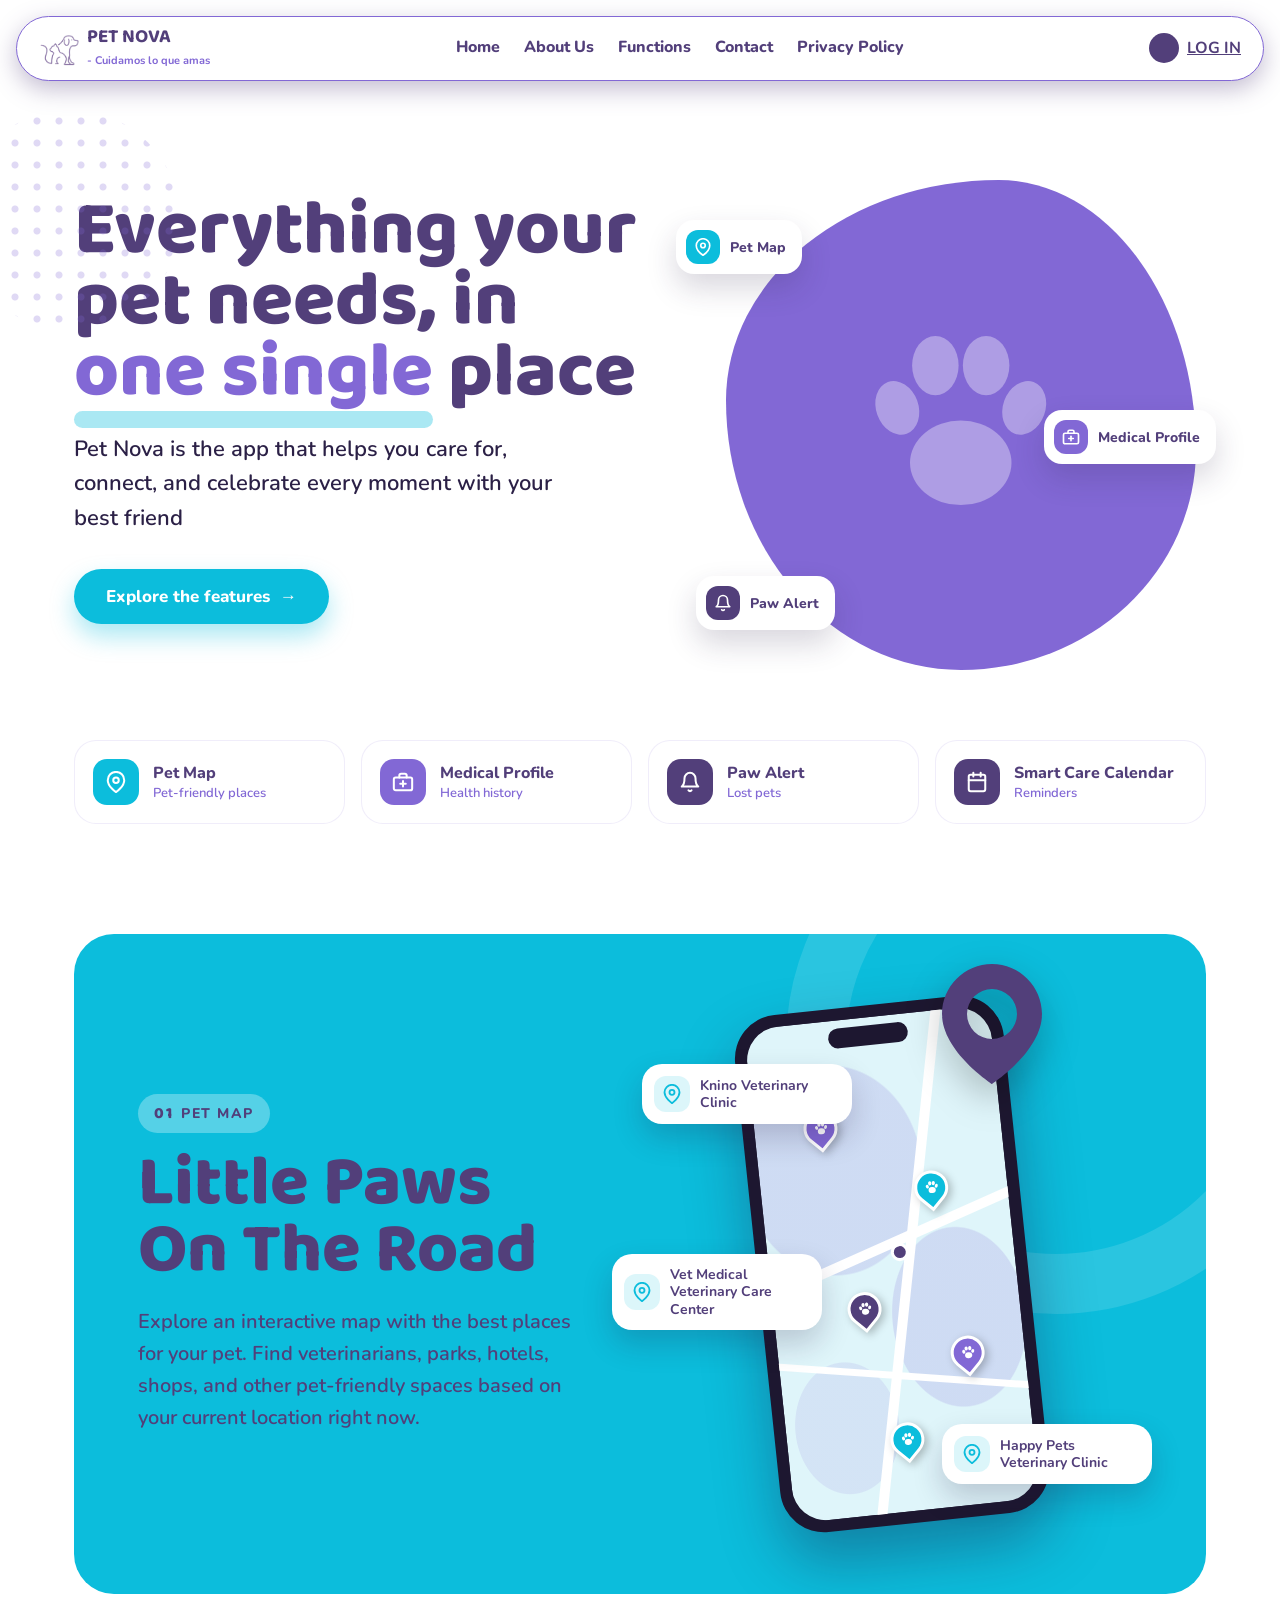
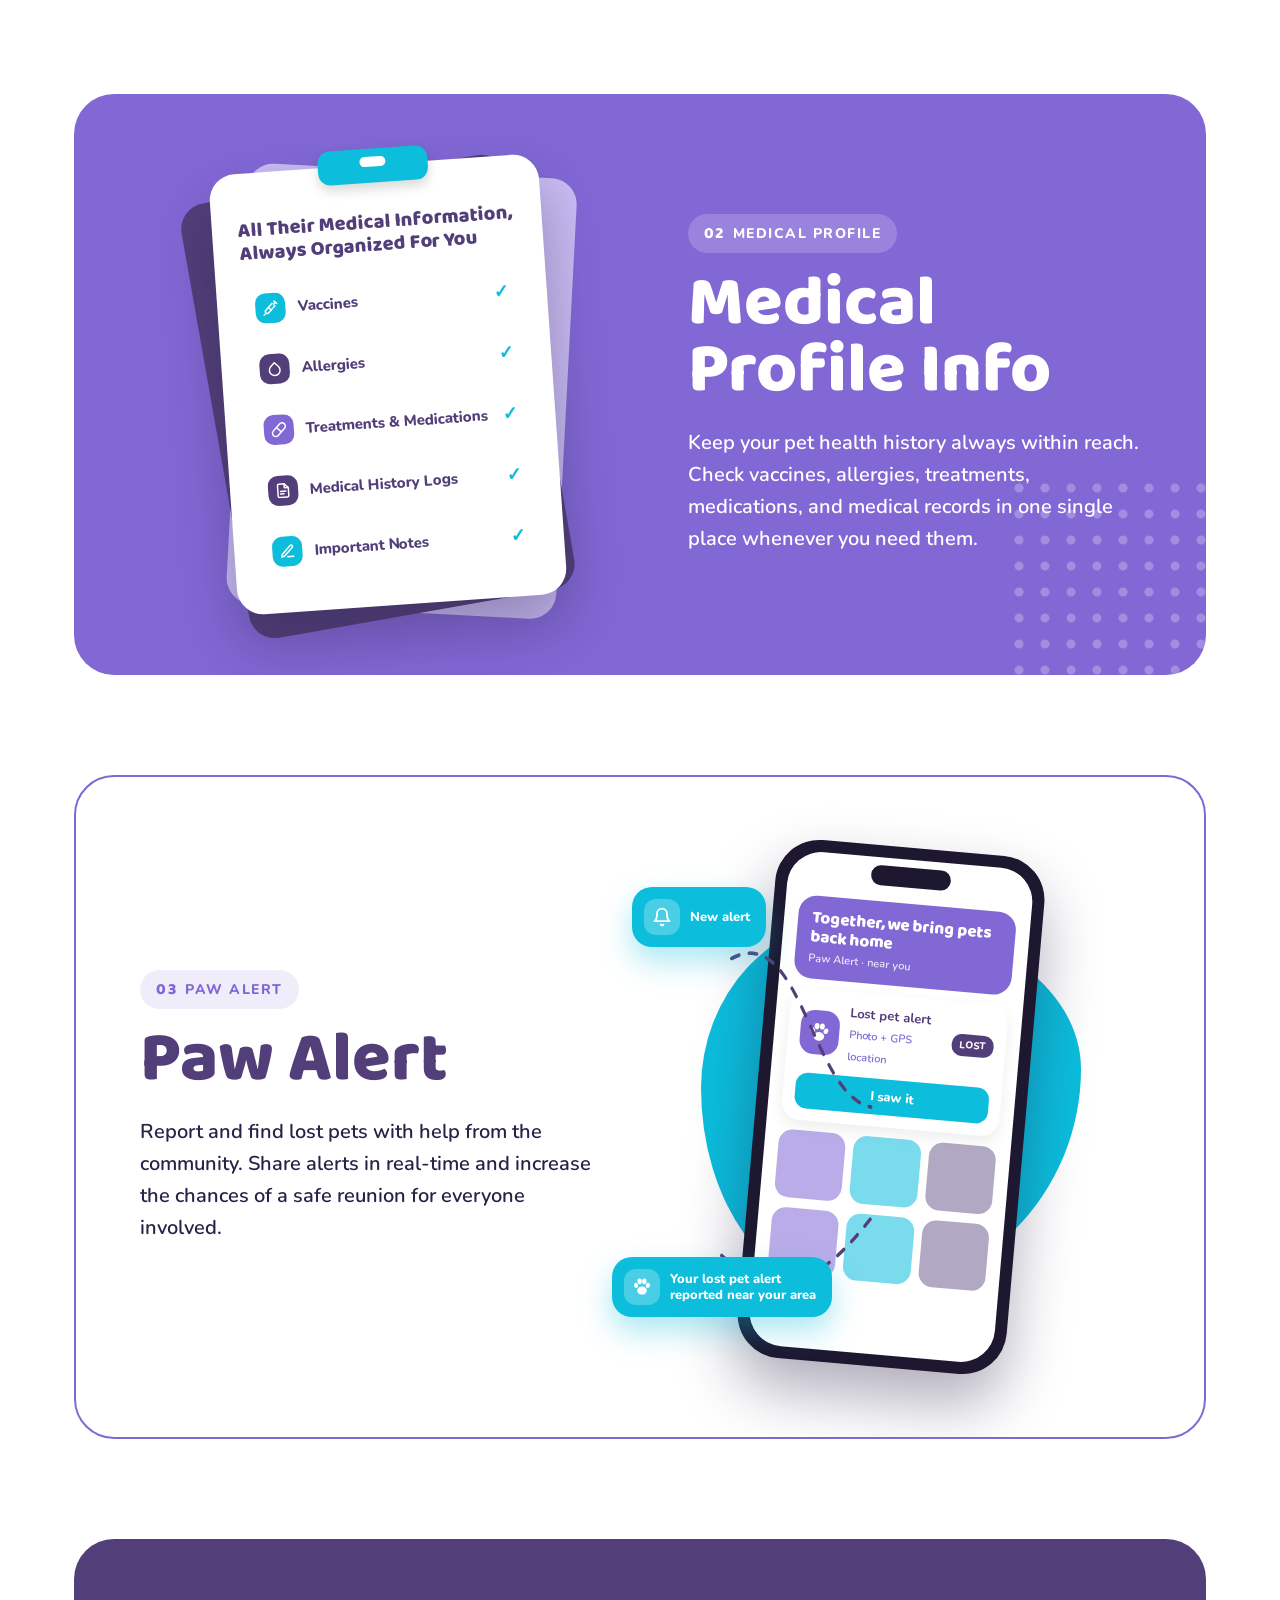
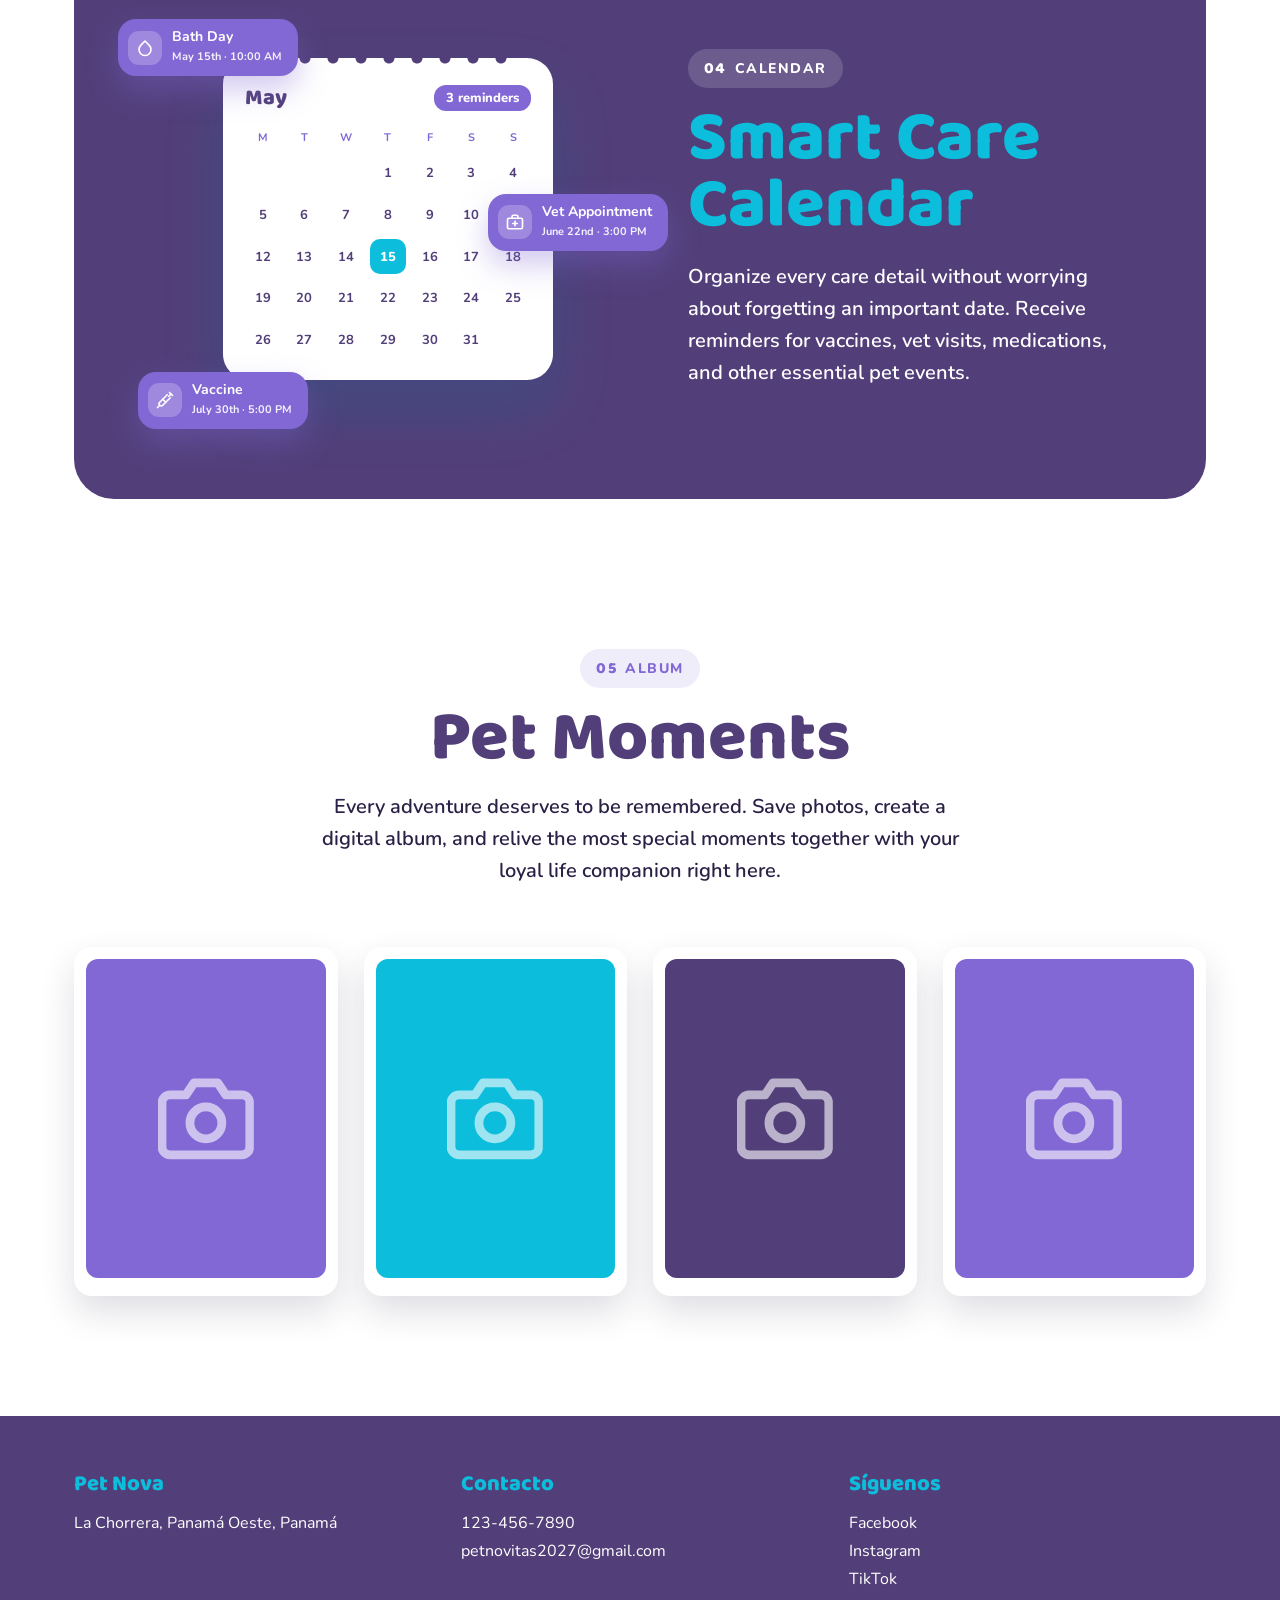
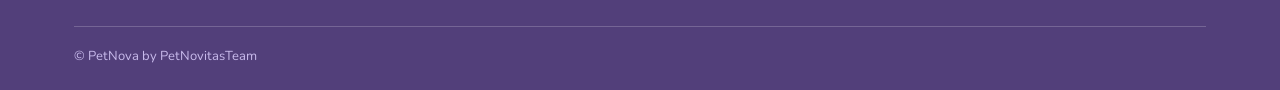
==== home-nuevo.html @ e9c05eec "12-11" ====
<!DOCTYPE html>
<html lang="en">

<head>
    <meta charset="UTF-8">
    <meta name="viewport" content="width=device-width, initial-scale=1.0">
    <title>Pet Nova – Cuidamos lo que amas</title>
    <link
        href="https://fonts.googleapis.com/css2?family=Baloo+2:wght@600;700;800&family=Nunito:wght@500;600;700;800&display=swap"
        rel="stylesheet">

    <style>
        /* ===================================================== */
        /* ===== BASE ===== */
        /* ===================================================== */
        :root {
            --morado: #523f7a;
            --lila: #8268d5;
            --celeste: #0cbddc;
            /* Tonos suaves hechos con los mismos colores de Pet Nova */
            --lila-suave: rgba(130, 104, 213, 0.12);
            --celeste-suave: rgba(12, 189, 220, 0.14);
            --tinta: #2b2046;
            --blanco: #ffffff;
        }

        * {
            margin: 0;
            padding: 0;
            box-sizing: border-box;
        }

        html {
            scroll-behavior: smooth;
        }

        body {
            font-family: 'Nunito', Arial, sans-serif;
            color: var(--tinta);
            background: #fff;
            overflow-x: hidden;
        }

        img {
            max-width: 100%;
            display: block;
        }

        a {
            text-decoration: none;
            color: inherit;
        }

        h1,
        h2,
        h3,
        h4 {
            font-family: 'Baloo 2', Arial, sans-serif;
            font-weight: 800;
        }

        .contenedor {
            max-width: 1180px;
            margin: 0 auto;
            padding: 0 24px;
        }

        :focus-visible {
            outline: 3px solid var(--celeste);
            outline-offset: 3px;
        }

        /* Aparecer con el scroll */
        .reveal {
            opacity: 0;
            transform: translateY(30px);
            transition: opacity 0.8s ease, transform 0.8s cubic-bezier(0.2, 0.8, 0.2, 1);
        }

        .reveal.visible {
            opacity: 1;
            transform: none;
        }

        .retraso-1 {
            transition-delay: 0.12s;
        }

        .retraso-2 {
            transition-delay: 0.24s;
        }

        .retraso-3 {
            transition-delay: 0.36s;
        }

        /* Etiqueta pequeña encima de cada título ("01 · Pet Map") */
        .etiqueta-seccion {
            display: inline-flex;
            align-items: center;
            gap: 8px;
            font-weight: 800;
            font-size: 14px;
            letter-spacing: 1.5px;
            text-transform: uppercase;
            padding: 7px 16px;
            border-radius: 30px;
            margin-bottom: 18px;
            background: var(--lila-suave);
            color: var(--lila);
        }

        .etiqueta-seccion span {
            font-family: 'Baloo 2', sans-serif;
            font-size: 16px;
        }

        .titulo-seccion {
            font-size: clamp(40px, 5.5vw, 72px);
            line-height: 0.95;
            color: var(--morado);
            margin-bottom: 22px;
        }

        .texto-seccion {
            font-size: clamp(17px, 1.6vw, 20px);
            line-height: 1.6;
            font-weight: 600;
            max-width: 470px;
        }

        /* ===================================================== */
        /* ===== MENÚ ===== */
        /* ===================================================== */
        .menu {
            position: fixed;
            top: 16px;
            left: 16px;
            right: 16px;
            z-index: 1000;
            background: #fff;
            border: 1px solid var(--lila);
            border-radius: 50px;
            padding: 10px 22px;
            box-shadow: 0 8px 25px rgba(82, 63, 122, .35);
            display: flex;
            align-items: center;
            justify-content: space-between;
            gap: 14px;
        }

        .logo {
            display: flex;
            align-items: center;
            gap: 8px;
        }

        .logo img {
            width: 40px;
        }

        .logo-texto strong {
            display: block;
            font-family: 'Baloo 2';
            font-size: 19px;
            color: var(--morado);
            line-height: 1.1;
        }

        .logo-texto small {
            color: var(--lila);
            font-weight: 700;
            font-size: 11px;
        }

        .menu nav {
            display: flex;
            gap: 24px;
        }

        .menu nav a {
            font-weight: 800;
            color: var(--morado);
            padding: 4px 0;
            border-bottom: 3px solid transparent;
            transition: border-color .25s, color .25s;
        }

        .menu nav a:hover {
            color: var(--lila);
            border-color: var(--lila);
        }

        .login {
            display: flex;
            align-items: center;
            gap: 8px;
            font-weight: 700;
            text-decoration: underline;
            color: var(--morado);
        }

        .circulo-morado {
            width: 30px;
            height: 30px;
            border-radius: 50%;
            background: var(--morado);
        }

        .menu-boton {
            display: none;
            background: none;
            border: 0;
            font-size: 26px;
            color: var(--morado);
            cursor: pointer;
        }

        /* ===================================================== */
        /* ===== 1. INICIO (HERO) ===== */
        /* ===================================================== */
        .hero {
            position: relative;
            padding: 150px 0 60px;
            overflow: hidden;
        }

        /* Puntitos de fondo */
        .hero::before {
            content: "";
            position: absolute;
            top: 110px;
            left: -40px;
            width: 220px;
            height: 220px;
            background: radial-gradient(circle, rgba(130, 104, 213, 0.25) 3px, transparent 4px) 0 0 / 22px 22px;
            border-radius: 50%;
        }

        .hero-grid {
            display: grid;
            grid-template-columns: 1.1fr 1fr;
            align-items: center;
            gap: 40px;
        }

        .hero h1 {
            font-size: clamp(46px, 6vw, 80px);
            line-height: 0.92;
            color: var(--morado);
            margin-bottom: 24px;
        }

        /* La palabra resaltada con subrayado celeste */
        .resaltado {
            position: relative;
            color: var(--lila);
            white-space: nowrap;
        }

        .resaltado::after {
            content: "";
            position: absolute;
            left: 0;
            right: 0;
            bottom: 0.08em;
            height: 0.22em;
            background: var(--celeste);
            opacity: 0.35;
            border-radius: 20px;
            z-index: -1;
            transform-origin: left;
        }

        .hero p {
            font-size: clamp(18px, 1.8vw, 22px);
            line-height: 1.55;
            font-weight: 600;
            max-width: 480px;
            margin-bottom: 34px;
        }

        .hero-botones {
            display: flex;
            align-items: center;
            gap: 18px;
            flex-wrap: wrap;
        }

        .boton {
            display: inline-flex;
            align-items: center;
            gap: 10px;
            background: var(--celeste);
            color: #fff;
            font-weight: 800;
            font-size: 17px;
            padding: 16px 32px;
            border-radius: 40px;
            box-shadow: 0 12px 25px rgba(12, 189, 220, 0.35);
            transition: transform .25s, background .25s, box-shadow .25s;
        }

        .boton:hover {
            transform: translateY(-3px);
            background: var(--lila);
            box-shadow: 0 12px 25px rgba(130, 104, 213, 0.4);
        }

        .boton .flecha-boton {
            transition: transform .25s;
        }

        .boton:hover .flecha-boton {
            transform: translateX(4px);
        }

        /* Lado derecho: mancha morada + perro */
        .hero-imagen {
            position: relative;
            height: 520px;
        }

        .hero-mancha {
            position: absolute;
            inset: 30px 10px 0 40px;
            background: var(--lila);
            border-radius: 58% 42% 50% 50% / 45% 55% 45% 55%;
        }

        /* Pata blanca de respaldo (se ve si no hay foto del perro) */
        .hero-pata-fondo {
            position: absolute;
            inset: 0;
            display: grid;
            place-items: center;
            color: rgba(255, 255, 255, 0.35);
        }

        .hero-pata-fondo svg {
            width: 45%;
        }

        .hero-perro {
            position: absolute;
            bottom: 0;
            left: 50%;
            transform: translateX(-46%);
            height: 108%;
            width: auto;
            max-width: none;
            object-fit: contain;
            filter: drop-shadow(0 20px 30px rgba(43, 32, 70, 0.25));
        }

        /* Tarjetitas flotantes alrededor del perro */
        .burbuja {
            position: absolute;
            z-index: 2;
            display: flex;
            align-items: center;
            gap: 10px;
            background: #fff;
            padding: 10px 16px 10px 10px;
            border-radius: 18px;
            font-weight: 800;
            font-size: 14px;
            color: var(--morado);
            box-shadow: 0 14px 30px rgba(43, 32, 70, 0.18);
        }

        .burbuja-icono {
            width: 34px;
            height: 34px;
            border-radius: 12px;
            display: grid;
            place-items: center;
            color: #fff;
        }

        .burbuja-icono svg {
            width: 18px;
            height: 18px;
        }

        .burbuja-1 {
            top: 70px;
            left: -10px;
        }

        .burbuja-2 {
            top: 50%;
            right: -10px;
        }

        .burbuja-3 {
            bottom: 40px;
            left: 10px;
        }

        /* Tira de funciones debajo del hero */
        .atajos {
            display: grid;
            grid-template-columns: repeat(4, 1fr);
            gap: 16px;
            margin-top: 70px;
        }

        .atajo {
            display: flex;
            align-items: center;
            gap: 14px;
            background: #fff;
            border: 1px solid var(--lila-suave);
            border-radius: 22px;
            padding: 18px;
            font-weight: 800;
            color: var(--morado);
            transition: transform .3s, box-shadow .3s, border-color .3s;
        }

        .atajo:hover {
            transform: translateY(-5px);
            border-color: var(--lila);
            box-shadow: 0 14px 30px rgba(130, 104, 213, 0.18);
        }

        .atajo-icono {
            flex: none;
            width: 46px;
            height: 46px;
            border-radius: 14px;
            display: grid;
            place-items: center;
            color: #fff;
        }

        .atajo-icono svg {
            width: 22px;
            height: 22px;
        }

        .atajo small {
            display: block;
            font-weight: 600;
            font-size: 13px;
            color: var(--lila);
        }

        /* Colores de los íconos */
        .fondo-celeste {
            background: var(--celeste);
        }

        .fondo-lila {
            background: var(--lila);
        }

        .fondo-morado {
            background: var(--morado);
        }

        /* ===================================================== */
        /* ===== BLOQUES DE FUNCIONES (estructura común) ===== */
        /* ===================================================== */
        .funcion {
            padding: 50px 0;
        }

        /* La tarjeta grande redondeada de cada función */
        .funcion-caja {
            position: relative;
            border-radius: 40px;
            padding: 70px 64px;
            overflow: hidden;
            display: grid;
            grid-template-columns: 1fr 1.1fr;
            align-items: center;
            gap: 50px;
        }

        .funcion-caja.invertida {
            grid-template-columns: 1.1fr 1fr;
        }

        .funcion-caja.invertida .funcion-texto {
            order: 2;
        }

        .funcion-texto {
            position: relative;
            z-index: 2;
        }

        .funcion-visual {
            position: relative;
            z-index: 1;
            min-height: 420px;
            display: grid;
            place-items: center;
        }

        /* ===================================================== */
        /* ===== 2. PET MAP: Little Paws On The Road ===== */
        /* ===================================================== */
        .caja-mapa {
            background: var(--celeste);
        }

        .caja-mapa .etiqueta-seccion {
            background: rgba(255, 255, 255, 0.3);
            color: var(--morado);
        }

        .caja-mapa .texto-seccion {
            color: var(--morado);
        }

        /* Círculos decorativos */
        .caja-mapa::before {
            content: "";
            position: absolute;
            width: 420px;
            height: 420px;
            border-radius: 50%;
            border: 60px solid rgba(255, 255, 255, 0.12);
            right: -120px;
            top: -160px;
        }

        /* Teléfono */
        .telefono {
            position: relative;
            width: 270px;
            height: 520px;
            background: #1d1730;
            border-radius: 44px;
            padding: 12px;
            box-shadow: 0 30px 60px rgba(30, 20, 60, 0.35);
            transform: rotate(-6deg);
        }

        .telefono::before {
            content: "";
            position: absolute;
            top: 20px;
            left: 50%;
            transform: translateX(-50%);
            width: 80px;
            height: 20px;
            background: #1d1730;
            border-radius: 20px;
            z-index: 3;
        }

        .pantalla {
            position: relative;
            width: 100%;
            height: 100%;
            border-radius: 34px;
            overflow: hidden;
        }

        /* Mapa dibujado con CSS */
        .pantalla-mapa {
            background:
                radial-gradient(ellipse 60% 35% at 30% 30%, rgba(130, 104, 213, 0.18) 60%, transparent 61%),
                radial-gradient(ellipse 45% 30% at 75% 62%, rgba(130, 104, 213, 0.18) 60%, transparent 61%),
                radial-gradient(ellipse 35% 22% at 25% 82%, rgba(130, 104, 213, 0.12) 60%, transparent 61%),
                #dff5fa;
        }

        /* Calles */
        .calle {
            position: absolute;
            background: #fff;
            border-radius: 10px;
        }

        .calle-1 {
            width: 140%;
            height: 10px;
            top: 45%;
            left: -20%;
            transform: rotate(-18deg);
        }

        .calle-2 {
            width: 10px;
            height: 140%;
            top: -20%;
            left: 55%;
            transform: rotate(12deg);
        }

        .calle-3 {
            width: 120%;
            height: 7px;
            top: 72%;
            left: -10%;
            transform: rotate(10deg);
        }

        /* Pines del mapa */
        .pin {
            position: absolute;
            width: 34px;
            height: 34px;
            border-radius: 50% 50% 50% 0;
            transform: rotate(-45deg);
            border: 3px solid #fff;
            display: grid;
            place-items: center;
            box-shadow: 0 4px 8px rgba(0, 0, 0, .25);
        }

        .pin svg {
            width: 15px;
            height: 15px;
            transform: rotate(45deg);
            color: #fff;
        }

        .pin-a {
            top: 18%;
            left: 20%;
            background: var(--lila);
        }

        .pin-b {
            top: 32%;
            left: 62%;
            background: var(--celeste);
        }

        .pin-c {
            top: 55%;
            left: 30%;
            background: var(--morado);
        }

        .pin-d {
            top: 66%;
            left: 70%;
            background: var(--lila);
        }

        .pin-e {
            top: 82%;
            left: 42%;
            background: var(--celeste);
        }

        /* Punto de "tu ubicación" */
        .yo {
            position: absolute;
            top: 46%;
            left: 50%;
            width: 18px;
            height: 18px;
            background: var(--morado);
            border: 3px solid #fff;
            border-radius: 50%;
        }

        /* Pin gigante morado */
        .pin-gigante {
            position: absolute;
            top: -40px;
            right: 18%;
            z-index: 3;
            width: 120px;
            color: var(--morado);
            filter: drop-shadow(0 14px 18px rgba(0, 0, 0, 0.25));
        }

        /* Tarjetas de las clínicas */
        .lugar {
            position: absolute;
            z-index: 4;
            display: flex;
            align-items: center;
            gap: 10px;
            background: #fff;
            border-radius: 20px;
            padding: 12px 16px 12px 12px;
            max-width: 210px;
            font-weight: 700;
            font-size: 14px;
            line-height: 1.25;
            color: var(--morado);
            box-shadow: 0 14px 30px rgba(30, 20, 60, 0.2);
        }

        .lugar-icono {
            flex: none;
            width: 36px;
            height: 36px;
            border-radius: 12px;
            background: var(--celeste-suave);
            color: var(--celeste);
            display: grid;
            place-items: center;
        }

        .lugar-icono svg {
            width: 20px;
            height: 20px;
        }

        .lugar-1 {
            top: 60px;
            left: 0;
        }

        .lugar-2 {
            top: 48%;
            left: -30px;
        }

        .lugar-3 {
            bottom: 40px;
            right: -10px;
        }

        /* ===================================================== */
        /* ===== 3. MEDICAL PROFILE INFO ===== */
        /* ===================================================== */
        .caja-medica {
            background: var(--lila);
            color: #fff;
        }

        .caja-medica .etiqueta-seccion {
            background: rgba(255, 255, 255, 0.18);
            color: #fff;
        }

        .caja-medica .titulo-seccion {
            color: #fff;
        }

        /* Puntitos decorativos */
        .caja-medica::after {
            content: "";
            position: absolute;
            bottom: -40px;
            right: -40px;
            width: 240px;
            height: 240px;
            background: radial-gradient(circle, rgba(255, 255, 255, 0.25) 4px, transparent 5px) 0 0 / 26px 26px;
        }

        /* Portapapeles */
        .portapapeles {
            position: relative;
            width: 330px;
            background: #fff;
            border-radius: 26px;
            padding: 46px 26px 26px;
            color: var(--tinta);
            box-shadow: 0 30px 60px rgba(43, 32, 70, 0.35);
            z-index: 1;
        }

        /* Contenedor que inclina el portapapeles y lleva las hojas de atrás */
        .pila-hojas {
            position: relative;
            transform: rotate(-4deg);
        }

        .pila-hojas::before,
        .pila-hojas::after {
            content: "";
            position: absolute;
            inset: 0;
            border-radius: 26px;
        }

        .pila-hojas::before {
            background: #c9bcf3;
            transform: rotate(7deg) translate(14px, 6px);
        }

        .pila-hojas::after {
            background: var(--morado);
            transform: rotate(-6deg) translate(-12px, 10px);
        }

        /* La pinza de arriba */
        .pinza {
            position: absolute;
            top: -16px;
            left: 50%;
            transform: translateX(-50%);
            width: 110px;
            height: 34px;
            background: var(--celeste);
            border-radius: 12px;
            box-shadow: 0 6px 12px rgba(0, 0, 0, 0.15);
        }

        .pinza::after {
            content: "";
            position: absolute;
            top: 8px;
            left: 50%;
            transform: translateX(-50%);
            width: 26px;
            height: 10px;
            border-radius: 6px;
            background: #fff;
        }

        .portapapeles h4 {
            font-size: 20px;
            line-height: 1.15;
            color: var(--morado);
            margin-bottom: 18px;
        }

        .registro {
            display: flex;
            align-items: center;
            gap: 12px;
            padding: 11px 12px;
            border-radius: 14px;
            background: #fff;
            margin-bottom: 9px;
            font-weight: 800;
            font-size: 15px;
            color: var(--morado);
        }

        .registro-icono {
            flex: none;
            width: 30px;
            height: 30px;
            border-radius: 10px;
            display: grid;
            place-items: center;
            color: #fff;
        }

        .registro-icono svg {
            width: 16px;
            height: 16px;
        }

        .registro .check {
            margin-left: auto;
            color: var(--celeste);
            font-size: 18px;
        }

        /* Perrito asomándose por la esquina */
        .perro-asomado {
            position: absolute;
            bottom: -70px;
            right: 6%;
            width: 170px;
            z-index: 3;
            filter: drop-shadow(0 -6px 14px rgba(0, 0, 0, 0.15));
        }

        /* ===================================================== */
        /* ===== 4. PAW ALERT ===== */
        /* ===================================================== */
        .caja-alerta {
            background: #fff;
            border: 2px solid var(--lila);
        }

        /* Mancha celeste detrás del teléfono */
        .mancha-alerta {
            position: absolute;
            width: 380px;
            height: 380px;
            background: var(--celeste);
            border-radius: 42% 58% 60% 40% / 45% 40% 60% 55%;
        }

        .pantalla-app {
            background: #fff;
            padding: 44px 14px 14px;
            display: flex;
            flex-direction: column;
            gap: 10px;
        }

        .app-saludo {
            background: var(--lila);
            color: #fff;
            border-radius: 18px;
            padding: 14px;
            font-family: 'Baloo 2', sans-serif;
            font-weight: 800;
            font-size: 17px;
            line-height: 1.1;
        }

        .app-saludo small {
            display: block;
            font-family: 'Nunito', sans-serif;
            font-weight: 600;
            font-size: 11px;
            opacity: 0.85;
            margin-top: 6px;
        }

        .app-alerta {
            background: #fff;
            border-radius: 18px;
            padding: 12px;
            box-shadow: 0 6px 14px rgba(43, 32, 70, 0.08);
        }

        .app-alerta-top {
            display: flex;
            align-items: center;
            gap: 10px;
            margin-bottom: 10px;
        }

        .app-foto {
            width: 44px;
            height: 44px;
            border-radius: 14px;
            background: var(--lila);
            display: grid;
            place-items: center;
            color: #fff;
        }

        .app-foto svg {
            width: 22px;
            height: 22px;
        }

        .app-alerta strong {
            display: block;
            font-size: 13px;
            color: var(--morado);
        }

        .app-alerta small {
            font-size: 11px;
            color: var(--lila);
            font-weight: 600;
        }

        .app-estado {
            margin-left: auto;
            font-size: 10px;
            font-weight: 800;
            color: #fff;
            background: var(--morado);
            padding: 4px 8px;
            border-radius: 10px;
        }

        .app-boton {
            width: 100%;
            border: 0;
            font: 800 13px 'Nunito', sans-serif;
            color: #fff;
            background: var(--celeste);
            border-radius: 12px;
            padding: 9px;
        }

        .app-fila {
            display: grid;
            grid-template-columns: repeat(3, 1fr);
            gap: 8px;
        }

        .app-fila span {
            aspect-ratio: 1;
            border-radius: 14px;
        }

        .app-fila span:nth-child(1) {
            background: var(--lila);
            opacity: 0.55;
        }

        .app-fila span:nth-child(2) {
            background: var(--celeste);
            opacity: 0.55;
        }

        .app-fila span:nth-child(3) {
            background: var(--morado);
            opacity: 0.45;
        }

        /* Camino punteado y burbujas */
        .camino {
            position: absolute;
            inset: 0;
            width: 100%;
            height: 100%;
            z-index: 2;
            pointer-events: none;
        }

        .camino path {
            stroke-dasharray: 8 10;
        }

        .notificacion {
            position: absolute;
            z-index: 4;
            display: flex;
            align-items: center;
            gap: 10px;
            background: var(--celeste);
            color: #fff;
            border-radius: 20px;
            padding: 12px 16px 12px 12px;
            max-width: 220px;
            font-weight: 800;
            font-size: 13px;
            line-height: 1.25;
            box-shadow: 0 14px 30px rgba(12, 189, 220, 0.35);
        }

        .notificacion-icono {
            flex: none;
            width: 36px;
            height: 36px;
            border-radius: 12px;
            background: rgba(255, 255, 255, 0.25);
            display: grid;
            place-items: center;
        }

        .notificacion-icono svg {
            width: 20px;
            height: 20px;
        }

        /* La campanita se mueve */
        .campana svg {
            transform-origin: top center;
        }

        .notificacion-1 {
            top: 40px;
            left: -10px;
        }

        .notificacion-2 {
            bottom: 50px;
            left: -30px;
        }

        /* ===================================================== */
        /* ===== 5. SMART CARE CALENDAR ===== */
        /* ===================================================== */
        .caja-calendario {
            background: var(--morado);
            color: #fff;
        }

        .caja-calendario .etiqueta-seccion {
            background: rgba(255, 255, 255, 0.15);
            color: #fff;
        }

        .caja-calendario .titulo-seccion {
            color: var(--celeste);
        }

        .calendario {
            position: relative;
            width: 330px;
            background: #fff;
            border-radius: 26px;
            padding: 22px;
            box-shadow: 0 30px 60px rgba(12, 120, 150, 0.2);
        }

        /* Anillos de arriba */
        .calendario::before {
            content: "";
            position: absolute;
            top: -10px;
            left: 40px;
            right: 40px;
            height: 20px;
            background: radial-gradient(circle, var(--morado) 5px, transparent 6px) 0 0 / 28px 20px repeat-x;
        }

        .calendario-cabecera {
            display: flex;
            justify-content: space-between;
            align-items: center;
            margin-bottom: 14px;
        }

        .calendario-cabecera h4 {
            font-size: 22px;
            color: var(--morado);
        }

        .calendario-cabecera span {
            font-weight: 800;
            font-size: 13px;
            color: #fff;
            background: var(--lila);
            padding: 4px 12px;
            border-radius: 12px;
        }

        .dias {
            display: grid;
            grid-template-columns: repeat(7, 1fr);
            gap: 6px;
            text-align: center;
            font-weight: 700;
            font-size: 13px;
            color: var(--morado);
        }

        .dias b {
            font-size: 11px;
            color: var(--lila);
            padding-bottom: 4px;
        }

        .dias span {
            aspect-ratio: 1;
            display: grid;
            place-items: center;
            border-radius: 10px;
        }

        .dias span.marcado {
            background: var(--celeste);
            color: #fff;
            font-weight: 800;
        }

        /* Recordatorios flotantes */
        .recordatorio {
            position: absolute;
            z-index: 4;
            display: flex;
            align-items: center;
            gap: 10px;
            background: var(--lila);
            color: #fff;
            border-radius: 18px;
            padding: 10px 16px 10px 10px;
            box-shadow: 0 14px 30px rgba(130, 104, 213, 0.35);
        }

        .recordatorio-icono {
            flex: none;
            width: 34px;
            height: 34px;
            border-radius: 11px;
            background: rgba(255, 255, 255, 0.22);
            display: grid;
            place-items: center;
        }

        .recordatorio-icono svg {
            width: 18px;
            height: 18px;
        }

        .recordatorio strong {
            display: block;
            font-size: 14px;
            line-height: 1.1;
        }

        .recordatorio small {
            font-size: 11px;
            font-weight: 700;
            opacity: 0.9;
        }

        .recordatorio-1 {
            top: 10px;
            left: -20px;
        }

        .recordatorio-2 {
            top: 44%;
            right: -30px;
        }

        .recordatorio-3 {
            bottom: 0;
            left: 0;
        }

        .perro-calendario {
            position: absolute;
            bottom: -64px;
            right: 4%;
            width: 220px;
            z-index: 3;
            filter: drop-shadow(0 12px 18px rgba(0, 0, 0, 0.15));
        }

        /* ===================================================== */
        /* ===== 6. PET MOMENTS ===== */
        /* ===================================================== */
        .momentos {
            padding: 100px 0 120px;
            text-align: center;
        }

        .momentos .titulo-seccion {
            margin: 0 auto 18px;
        }

        .momentos .texto-seccion {
            margin: 0 auto 60px;
            max-width: 640px;
        }

        .album {
            display: grid;
            grid-template-columns: repeat(4, 1fr);
            gap: 26px;
        }

        .polaroid {
            background: #fff;
            padding: 12px 12px 18px;
            border-radius: 18px;
            box-shadow: 0 16px 34px rgba(43, 32, 70, 0.15);
            transform: rotate(var(--giro));
            transition: transform .4s cubic-bezier(0.2, 0.8, 0.2, 1), box-shadow .4s;
        }

        .polaroid:hover {
            transform: rotate(0) translateY(-10px) scale(1.04);
            box-shadow: 0 26px 44px rgba(43, 32, 70, 0.22);
        }

        .polaroid-foto {
            aspect-ratio: 3 / 4;
            border-radius: 12px;
            overflow: hidden;
            background: var(--color-foto);
            display: grid;
            place-items: center;
            color: rgba(255, 255, 255, 0.6);
        }

        .polaroid-foto svg {
            width: 40%;
        }

        .polaroid-foto img {
            width: 100%;
            height: 100%;
            object-fit: cover;
        }

        /* Si la foto carga, tapa la patita de respaldo */
        .polaroid-foto {
            position: relative;
        }

        .polaroid-foto img {
            position: absolute;
            inset: 0;
        }

        /* ===================================================== */
        /* ===== FOOTER ===== */
        /* ===================================================== */
        footer {
            background: var(--morado);
            color: #fff;
            padding: 50px 0 25px;
        }

        .footer-columnas {
            display: flex;
            flex-wrap: wrap;
            gap: 30px;
            margin-bottom: 30px;
        }

        .footer-columnas>div {
            flex: 1;
            min-width: 200px;
        }

        footer h4 {
            font-size: 22px;
            color: var(--celeste);
            margin-bottom: 10px;
        }

        footer ul {
            list-style: none;
        }

        footer li {
            margin-bottom: 6px;
        }

        footer a:hover {
            text-decoration: underline;
        }

        .copyright {
            border-top: 1px solid rgba(255, 255, 255, .2);
            padding-top: 20px;
            font-size: 13px;
            color: #c9bbec;
        }

        /* ===================================================== */
        /* ===== CELULAR Y TABLET ===== */
        /* ===================================================== */
        @media (max-width: 960px) {

            .hero-grid,
            .funcion-caja,
            .funcion-caja.invertida {
                grid-template-columns: 1fr;
            }

            .funcion-caja.invertida .funcion-texto {
                order: 0;
            }

            .funcion-caja {
                padding: 50px 28px 70px;
                border-radius: 30px;
            }

            .hero-imagen {
                height: 420px;
            }

            .atajos {
                grid-template-columns: repeat(2, 1fr);
            }

            .album {
                grid-template-columns: repeat(2, 1fr);
            }
        }

        @media (max-width: 860px) {
            .menu {
                border-radius: 26px;
                flex-wrap: wrap;
            }

            .menu-boton {
                display: block;
                margin-left: auto;
            }

            .login {
                display: none;
            }

            .menu nav {
                display: none;
                flex-direction: column;
                gap: 10px;
                width: 100%;
                padding: 8px 0;
            }

            .menu nav.abierto {
                display: flex;
            }
        }

        @media (max-width: 560px) {
            .atajos {
                grid-template-columns: 1fr;
            }

            .telefono {
                width: 230px;
                height: 450px;
            }

            .portapapeles,
            .calendario {
                width: 280px;
            }

            .lugar,
            .notificacion,
            .recordatorio {
                transform: scale(0.85);
            }

            .lugar-2,
            .notificacion-2 {
                left: -10px;
            }

            .recordatorio-2 {
                right: -10px;
            }

            .burbuja-2 {
                right: 0;
            }
        }

        @media (prefers-reduced-motion: reduce) {

            *,
            *::before,
            *::after {
                animation: none !important;
                transition-duration: .01ms !important;
            }

            .reveal,
            .registro {
                opacity: 1;
                transform: none;
            }
        }
    </style>
</head>

<body>

    <!-- Íconos (se usan en toda la página con <use href="#...">) -->
    <svg width="0" height="0" style="position:absolute" aria-hidden="true">
        <symbol id="i-pata" viewBox="0 0 100 100" fill="currentColor">
            <ellipse cx="50" cy="68" rx="24" ry="20" />
            <ellipse cx="20" cy="42" rx="10" ry="13" transform="rotate(-20 20 42)" />
            <ellipse cx="38" cy="22" rx="11" ry="14" />
            <ellipse cx="62" cy="22" rx="11" ry="14" />
            <ellipse cx="80" cy="42" rx="10" ry="13" transform="rotate(20 80 42)" />
        </symbol>
        <symbol id="i-pin" viewBox="0 0 24 24" fill="none" stroke="currentColor" stroke-width="2.2"
            stroke-linecap="round" stroke-linejoin="round">
            <path d="M21 10c0 7-9 13-9 13s-9-6-9-13a9 9 0 0 1 18 0z" />
            <circle cx="12" cy="10" r="3" />
        </symbol>
        <symbol id="i-maletin" viewBox="0 0 24 24" fill="none" stroke="currentColor" stroke-width="2.2"
            stroke-linecap="round" stroke-linejoin="round">
            <rect x="2" y="7" width="20" height="14" rx="2" />
            <path d="M16 7V5a2 2 0 0 0-2-2h-4a2 2 0 0 0-2 2v2" />
            <line x1="12" y1="11" x2="12" y2="17" />
            <line x1="9" y1="14" x2="15" y2="14" />
        </symbol>
        <symbol id="i-campana" viewBox="0 0 24 24" fill="none" stroke="currentColor" stroke-width="2.2"
            stroke-linecap="round" stroke-linejoin="round">
            <path d="M18 8A6 6 0 0 0 6 8c0 7-3 9-3 9h18s-3-2-3-9" />
            <path d="M13.7 21a2 2 0 0 1-3.4 0" />
        </symbol>
        <symbol id="i-calendario" viewBox="0 0 24 24" fill="none" stroke="currentColor" stroke-width="2.2"
            stroke-linecap="round" stroke-linejoin="round">
            <rect x="3" y="4" width="18" height="18" rx="2" />
            <line x1="16" y1="2" x2="16" y2="6" />
            <line x1="8" y1="2" x2="8" y2="6" />
            <line x1="3" y1="10" x2="21" y2="10" />
        </symbol>
        <symbol id="i-jeringa" viewBox="0 0 24 24" fill="none" stroke="currentColor" stroke-width="2.2"
            stroke-linecap="round" stroke-linejoin="round">
            <path d="m18 2 4 4" />
            <path d="m17 7 3-3" />
            <path d="M19 9 8.7 19.3a2.4 2.4 0 0 1-3.4 0l-.6-.6a2.4 2.4 0 0 1 0-3.4L15 5" />
            <path d="m9 11 4 4" />
            <path d="m5 19-3 3" />
        </symbol>
        <symbol id="i-alerta" viewBox="0 0 24 24" fill="none" stroke="currentColor" stroke-width="2.2"
            stroke-linecap="round" stroke-linejoin="round">
            <path d="M10.3 3.9 1.8 18a2 2 0 0 0 1.7 3h17a2 2 0 0 0 1.7-3L13.7 3.9a2 2 0 0 0-3.4 0z" />
            <line x1="12" y1="9" x2="12" y2="13" />
            <line x1="12" y1="17" x2="12.01" y2="17" />
        </symbol>
        <symbol id="i-pastilla" viewBox="0 0 24 24" fill="none" stroke="currentColor" stroke-width="2.2"
            stroke-linecap="round" stroke-linejoin="round">
            <path d="m10.5 20.5 10-10a4.95 4.95 0 1 0-7-7l-10 10a4.95 4.95 0 1 0 7 7z" />
            <path d="m8.5 8.5 7 7" />
        </symbol>
        <symbol id="i-documento" viewBox="0 0 24 24" fill="none" stroke="currentColor" stroke-width="2.2"
            stroke-linecap="round" stroke-linejoin="round">
            <path d="M14 2H6a2 2 0 0 0-2 2v16a2 2 0 0 0 2 2h12a2 2 0 0 0 2-2V8z" />
            <polyline points="14 2 14 8 20 8" />
            <line x1="8" y1="13" x2="16" y2="13" />
            <line x1="8" y1="17" x2="13" y2="17" />
        </symbol>
        <symbol id="i-nota" viewBox="0 0 24 24" fill="none" stroke="currentColor" stroke-width="2.2"
            stroke-linecap="round" stroke-linejoin="round">
            <path d="M12 20h9" />
            <path d="M16.5 3.5a2.1 2.1 0 0 1 3 3L7 19l-4 1 1-4z" />
        </symbol>
        <symbol id="i-gota" viewBox="0 0 24 24" fill="none" stroke="currentColor" stroke-width="2.2"
            stroke-linecap="round" stroke-linejoin="round">
            <path d="M12 2.7 6.3 8.4a8 8 0 1 0 11.4 0z" />
        </symbol>
        <symbol id="i-camara" viewBox="0 0 24 24" fill="none" stroke="currentColor" stroke-width="2.2"
            stroke-linecap="round" stroke-linejoin="round">
            <path d="M23 19a2 2 0 0 1-2 2H3a2 2 0 0 1-2-2V8a2 2 0 0 1 2-2h4l2-3h6l2 3h4a2 2 0 0 1 2 2z" />
            <circle cx="12" cy="13" r="4" />
        </symbol>
    </svg>

    <!-- MENÚ -->
    <header class="menu" id="menu">
        <a class="logo" href="#inicio">
            <img src="petnovalogo.png" alt="" onerror="this.style.display='none'">
            <span class="logo-texto"><strong>PET NOVA</strong><small>- Cuidamos lo que amas</small></span>
        </a>
        <button class="menu-boton" id="menuBoton" aria-label="Abrir menú" aria-expanded="false">☰</button>
        <nav id="menuNav">
            <a href="index.html">Home</a>
            <a href="index-about us.html">About Us</a>
            <a href="#funciones">Functions</a>
            <a href="mensaje.html">Contact</a>
            <a href="privacidad.html">Privacy Policy</a>
        </nav>
        <a class="login" href="#contacto"><span class="circulo-morado"></span>LOG IN</a>
    </header>

    <main>

        <!-- ===================================================== -->
        <!-- 1. INICIO -->
        <!-- Foto del perro: "perro-hero.png" (mejor PNG sin fondo) -->
        <!-- ===================================================== -->
        <section class="hero" id="inicio">
            <div class="contenedor">
                <div class="hero-grid">
                    <div>
                        <h1 class="reveal">Everything your pet needs, in <span class="resaltado">one single</span> place
                        </h1>
                        <p class="reveal retraso-1">Pet Nova is the app that helps you care for, connect, and celebrate
                            every moment with your best friend</p>
                        <div class="hero-botones reveal retraso-2">
                            <a class="boton" href="#funciones">Explore the features <span
                                    class="flecha-boton">→</span></a>
                        </div>
                    </div>

                    <div class="hero-imagen reveal retraso-1">
                        <div class="hero-mancha">
                            <div class="hero-pata-fondo"><svg viewBox="0 0 100 100">
                                    <use href="#i-pata" />
                                </svg></div>
                        </div>
                        <img class="hero-perro" src="perro-hero.png" alt="Happy black and white dog"
                            onerror="this.style.display='none'">

                        <div class="burbuja burbuja-1">
                            <span class="burbuja-icono fondo-celeste"><svg>
                                    <use href="#i-pin" />
                                </svg></span>Pet Map
                        </div>
                        <div class="burbuja burbuja-2">
                            <span class="burbuja-icono fondo-lila"><svg>
                                    <use href="#i-maletin" />
                                </svg></span>Medical Profile
                        </div>
                        <div class="burbuja burbuja-3">
                            <span class="burbuja-icono fondo-morado"><svg>
                                    <use href="#i-campana" />
                                </svg></span>Paw Alert
                        </div>
                    </div>
                </div>

                <!-- Atajos a cada función -->
                <div class="atajos" id="funciones">
                    <a class="atajo reveal" href="#mapa">
                        <span class="atajo-icono fondo-celeste"><svg>
                                <use href="#i-pin" />
                            </svg></span>
                        <span>Pet Map<small>Pet-friendly places</small></span>
                    </a>
                    <a class="atajo reveal retraso-1" href="#medico">
                        <span class="atajo-icono fondo-lila"><svg>
                                <use href="#i-maletin" />
                            </svg></span>
                        <span>Medical Profile<small>Health history</small></span>
                    </a>
                    <a class="atajo reveal retraso-2" href="#alerta">
                        <span class="atajo-icono fondo-morado"><svg>
                                <use href="#i-campana" />
                            </svg></span>
                        <span>Paw Alert<small>Lost pets</small></span>
                    </a>
                    <a class="atajo reveal retraso-3" href="#calendario">
                        <span class="atajo-icono fondo-morado"><svg>
                                <use href="#i-calendario" />
                            </svg></span>
                        <span>Smart Care Calendar<small>Reminders</small></span>
                    </a>
                </div>
            </div>
        </section>

        <!-- ===================================================== -->
        <!-- 2. PET MAP -->
        <!-- ===================================================== -->
        <section class="funcion" id="mapa">
            <div class="contenedor">
                <div class="funcion-caja caja-mapa">
                    <div class="funcion-texto">
                        <span class="etiqueta-seccion reveal"><span>01</span> Pet Map</span>
                        <h2 class="titulo-seccion reveal">Little Paws On The Road</h2>
                        <p class="texto-seccion reveal retraso-1">Explore an interactive map with the best places for
                            your pet. Find veterinarians, parks, hotels, shops, and other pet-friendly spaces based on
                            your current location right now.</p>
                    </div>

                    <div class="funcion-visual reveal">
                        <div class="telefono">
                            <div class="pantalla pantalla-mapa">
                                <span class="calle calle-1"></span>
                                <span class="calle calle-2"></span>
                                <span class="calle calle-3"></span>
                                <span class="pin pin-a"><svg viewBox="0 0 100 100">
                                        <use href="#i-pata" />
                                    </svg></span>
                                <span class="pin pin-b"><svg viewBox="0 0 100 100">
                                        <use href="#i-pata" />
                                    </svg></span>
                                <span class="pin pin-c"><svg viewBox="0 0 100 100">
                                        <use href="#i-pata" />
                                    </svg></span>
                                <span class="pin pin-d"><svg viewBox="0 0 100 100">
                                        <use href="#i-pata" />
                                    </svg></span>
                                <span class="pin pin-e"><svg viewBox="0 0 100 100">
                                        <use href="#i-pata" />
                                    </svg></span>
                                <span class="yo"></span>
                            </div>
                        </div>

                        <svg class="pin-gigante" viewBox="0 0 24 24" fill="currentColor">
                            <path
                                d="M12 0C6.5 0 2 4.5 2 10c0 7.5 10 14 10 14s10-6.5 10-14C22 4.5 17.5 0 12 0zm0 15a5 5 0 1 1 0-10 5 5 0 0 1 0 10z" />
                        </svg>

                        <div class="lugar lugar-1"><span class="lugar-icono"><svg>
                                    <use href="#i-pin" />
                                </svg></span>Knino Veterinary Clinic</div>
                        <div class="lugar lugar-2"><span class="lugar-icono"><svg>
                                    <use href="#i-pin" />
                                </svg></span>Vet Medical Veterinary Care Center</div>
                        <div class="lugar lugar-3"><span class="lugar-icono"><svg>
                                    <use href="#i-pin" />
                                </svg></span>Happy Pets Veterinary Clinic</div>
                    </div>
                </div>
            </div>
        </section>

        <!-- ===================================================== -->
        <!-- 3. MEDICAL PROFILE INFO -->
        <!-- Perrito asomado: "perro-medico.png" -->
        <!-- ===================================================== -->
        <section class="funcion" id="medico">
            <div class="contenedor">
                <div class="funcion-caja caja-medica invertida">
                    <div class="funcion-texto">
                        <span class="etiqueta-seccion reveal"><span>02</span> Medical Profile</span>
                        <h2 class="titulo-seccion reveal">Medical Profile Info</h2>
                        <p class="texto-seccion reveal retraso-1">Keep your pet health history always within reach.
                            Check vaccines, allergies, treatments, medications, and medical records in one single place
                            whenever you need them.</p>
                    </div>

                    <div class="funcion-visual reveal">
                        <div class="pila-hojas">
                            <div class="portapapeles">
                                <span class="pinza"></span>
                                <h4>All Their Medical Information, Always Organized For You</h4>
                                <div class="registro"><span class="registro-icono fondo-celeste"><svg>
                                            <use href="#i-jeringa" />
                                        </svg></span>Vaccines<span class="check">✓</span></div>
                                <div class="registro"><span class="registro-icono fondo-morado"><svg>
                                            <use href="#i-gota" />
                                        </svg></span>Allergies<span class="check">✓</span></div>
                                <div class="registro"><span class="registro-icono fondo-lila"><svg>
                                            <use href="#i-pastilla" />
                                        </svg></span>Treatments &amp; Medications<span class="check">✓</span></div>
                                <div class="registro"><span class="registro-icono fondo-morado"><svg>
                                            <use href="#i-documento" />
                                        </svg></span>Medical History Logs<span class="check">✓</span></div>
                                <div class="registro"><span class="registro-icono fondo-celeste"><svg>
                                            <use href="#i-nota" />
                                        </svg></span>Important Notes<span class="check">✓</span></div>
                            </div>
                        </div>
                    </div>

                    <img class="perro-asomado" src="perro-medico.png" alt="Dog peeking"
                        onerror="this.style.display='none'">
                </div>
            </div>
        </section>

        <!-- ===================================================== -->
        <!-- 4. PAW ALERT -->
        <!-- ===================================================== -->
        <section class="funcion" id="alerta">
            <div class="contenedor">
                <div class="funcion-caja caja-alerta">
                    <div class="funcion-texto">
                        <span class="etiqueta-seccion reveal"><span>03</span> Paw Alert</span>
                        <h2 class="titulo-seccion reveal">Paw Alert</h2>
                        <p class="texto-seccion reveal retraso-1">Report and find lost pets with help from the
                            community. Share alerts in real-time and increase the chances of a safe reunion for everyone
                            involved.</p>
                    </div>

                    <div class="funcion-visual reveal">
                        <div class="mancha-alerta"></div>

                        <svg class="camino" viewBox="0 0 500 420" fill="none" preserveAspectRatio="none">
                            <path d="M90 90 C 160 60, 170 200, 230 210 M80 330 C 150 380, 200 330, 230 300"
                                stroke="#523f7a" stroke-width="3" stroke-linecap="round" />
                        </svg>

                        <div class="telefono" style="transform: rotate(5deg);">
                            <div class="pantalla pantalla-app">
                                <div class="app-saludo">Together, we bring pets back home<small>Paw Alert · near
                                        you</small></div>
                                <div class="app-alerta">
                                    <div class="app-alerta-top">
                                        <span class="app-foto"><svg viewBox="0 0 100 100">
                                                <use href="#i-pata" />
                                            </svg></span>
                                        <span><strong>Lost pet alert</strong><small>Photo + GPS location</small></span>
                                        <span class="app-estado">LOST</span>
                                    </div>
                                    <button class="app-boton" tabindex="-1">I saw it</button>
                                </div>
                                <div class="app-fila"><span></span><span></span><span></span></div>
                                <div class="app-fila"><span></span><span></span><span></span></div>
                            </div>
                        </div>

                        <div class="notificacion notificacion-1 campana">
                            <span class="notificacion-icono"><svg>
                                    <use href="#i-campana" />
                                </svg></span>New alert
                        </div>
                        <div class="notificacion notificacion-2">
                            <span class="notificacion-icono"><svg viewBox="0 0 100 100">
                                    <use href="#i-pata" />
                                </svg></span>Your lost pet alert reported near your area
                        </div>
                    </div>
                </div>
            </div>
        </section>

        <!-- ===================================================== -->
        <!-- 5. SMART CARE CALENDAR -->
        <!-- Perrito con juguetes: "perro-calendario.png" -->
        <!-- ===================================================== -->
        <section class="funcion" id="calendario">
            <div class="contenedor">
                <div class="funcion-caja caja-calendario invertida">
                    <div class="funcion-texto">
                        <span class="etiqueta-seccion reveal"><span>04</span> Calendar</span>
                        <h2 class="titulo-seccion reveal">Smart Care Calendar</h2>
                        <p class="texto-seccion reveal retraso-1">Organize every care detail without worrying about
                            forgetting an important date. Receive reminders for vaccines, vet visits, medications, and
                            other essential pet events.</p>
                    </div>

                    <div class="funcion-visual reveal">
                        <div class="calendario">
                            <div class="calendario-cabecera">
                                <h4>May</h4>
                                <span>3 reminders</span>
                            </div>
                            <div class="dias" id="dias"></div>
                        </div>

                        <div class="recordatorio recordatorio-1">
                            <span class="recordatorio-icono"><svg>
                                    <use href="#i-gota" />
                                </svg></span>
                            <span><strong>Bath Day</strong><small>May 15th · 10:00 AM</small></span>
                        </div>
                        <div class="recordatorio recordatorio-2">
                            <span class="recordatorio-icono"><svg>
                                    <use href="#i-maletin" />
                                </svg></span>
                            <span><strong>Vet Appointment</strong><small>June 22nd · 3:00 PM</small></span>
                        </div>
                        <div class="recordatorio recordatorio-3">
                            <span class="recordatorio-icono"><svg>
                                    <use href="#i-jeringa" />
                                </svg></span>
                            <span><strong>Vaccine</strong><small>July 30th · 5:00 PM</small></span>
                        </div>
                    </div>

                    <img class="perro-calendario" src="perro-calendario.png" alt="Dog with its toys"
                        onerror="this.style.display='none'">
                </div>
            </div>
        </section>

        <!-- ===================================================== -->
        <!-- 6. PET MOMENTS -->
        <!-- Fotos: momento1.jpg ... momento4.jpg -->
        <!-- ===================================================== -->
        <section class="momentos" id="momentos">
            <div class="contenedor">
                <span class="etiqueta-seccion reveal"><span>05</span> Album</span>
                <h2 class="titulo-seccion reveal">Pet Moments</h2>
                <p class="texto-seccion reveal retraso-1">Every adventure deserves to be remembered. Save photos, create
                    a digital album, and relive the most special moments together with your loyal life companion right
                    here.</p>

                <div class="album">
                    <div class="polaroid reveal" style="--giro: -4deg;">
                        <div class="polaroid-foto" style="--color-foto: var(--lila);">
                            <svg viewBox="0 0 24 24">
                                <use href="#i-camara" />
                            </svg>
                            <img src="momento1.jpg" alt="Hamster in a red wheel" onerror="this.remove()">
                        </div>
                    </div>
                    <div class="polaroid reveal retraso-1" style="--giro: 3deg;">
                        <div class="polaroid-foto" style="--color-foto: var(--celeste);">
                            <svg viewBox="0 0 24 24">
                                <use href="#i-camara" />
                            </svg>
                            <img src="momento2.jpg" alt="Dog standing on its back legs" onerror="this.remove()">
                        </div>
                    </div>
                    <div class="polaroid reveal retraso-2" style="--giro: -2deg;">
                        <div class="polaroid-foto" style="--color-foto: var(--morado);">
                            <svg viewBox="0 0 24 24">
                                <use href="#i-camara" />
                            </svg>
                            <img src="momento3.jpg" alt="Grey cat with a red bow tie" onerror="this.remove()">
                        </div>
                    </div>
                    <div class="polaroid reveal retraso-3" style="--giro: 4deg;">
                        <div class="polaroid-foto" style="--color-foto: var(--lila);">
                            <svg viewBox="0 0 24 24">
                                <use href="#i-camara" />
                            </svg>
                            <img src="momento4.jpg" alt="Two dogs sitting together" onerror="this.remove()">
                        </div>
                    </div>
                </div>
            </div>
        </section>

    </main>

    <!-- FOOTER -->
    <footer id="contacto">
        <div class="contenedor">
            <div class="footer-columnas">
                <div>
                    <h4>Pet Nova</h4>
                    <p>La Chorrera, Panamá Oeste, Panamá</p>
                </div>
                <div>
                    <h4>Contacto</h4>
                    <ul>
                        <li>123-456-7890</li>
                        <li><a href="mailto:petnovitas2027@gmail.com">petnovitas2027@gmail.com</a></li>
                    </ul>
                </div>
                <div>
                    <h4>Síguenos</h4>
                    <ul>
                        <li><a href="http://www.facebook.com">Facebook</a></li>
                        <li><a href="http://www.instagram.com">Instagram</a></li>
                        <li><a href="http://www.tiktok.com">TikTok</a></li>
                    </ul>
                </div>
            </div>
            <p class="copyright">© PetNova by PetNovitasTeam</p>
        </div>
    </footer>

    <script>
        /* ===================================================== */
        /* ===== MENÚ DEL CELULAR ===== */
        /* ===================================================== */
        const menuBoton = document.getElementById('menuBoton');
        const menuNav = document.getElementById('menuNav');

        menuBoton.addEventListener('click', () => {
            const abierto = menuNav.classList.toggle('abierto');
            menuBoton.setAttribute('aria-expanded', abierto);
            menuBoton.textContent = abierto ? '✕' : '☰';
        });

        menuNav.querySelectorAll('a').forEach(enlace => {
            enlace.addEventListener('click', () => {
                menuNav.classList.remove('abierto');
                menuBoton.setAttribute('aria-expanded', 'false');
                menuBoton.textContent = '☰';
            });
        });

        /* ===================================================== */
        /* ===== CALENDARIO: dibuja los días de mayo ===== */
        /* ===================================================== */
        const dias = document.getElementById('dias');
        const nombresDias = ['M', 'T', 'W', 'T', 'F', 'S', 'S'];
        const diasMarcados = [15];   // días resaltados en celeste

        nombresDias.forEach(n => {
            const b = document.createElement('b');
            b.textContent = n;
            dias.appendChild(b);
        });

        for (let i = 0; i < 3; i++) {
            dias.appendChild(document.createElement('span'));   // huecos antes del día 1
        }

        for (let d = 1; d <= 31; d++) {
            const s = document.createElement('span');
            s.textContent = d;
            if (diasMarcados.includes(d)) s.className = 'marcado';
            dias.appendChild(s);
        }

        /* ===================================================== */
        /* ===== APARECER CON EL SCROLL ===== */
        /* ===================================================== */
        const observador = new IntersectionObserver(entradas => {
            entradas.forEach(entrada => {
                if (entrada.isIntersecting) {
                    entrada.target.classList.add('visible');
                    observador.unobserve(entrada.target);
                }
            });
        }, { threshold: 0.15 });

        document.querySelectorAll('.reveal').forEach(el => observador.observe(el));
    </script>

</body>

</html>
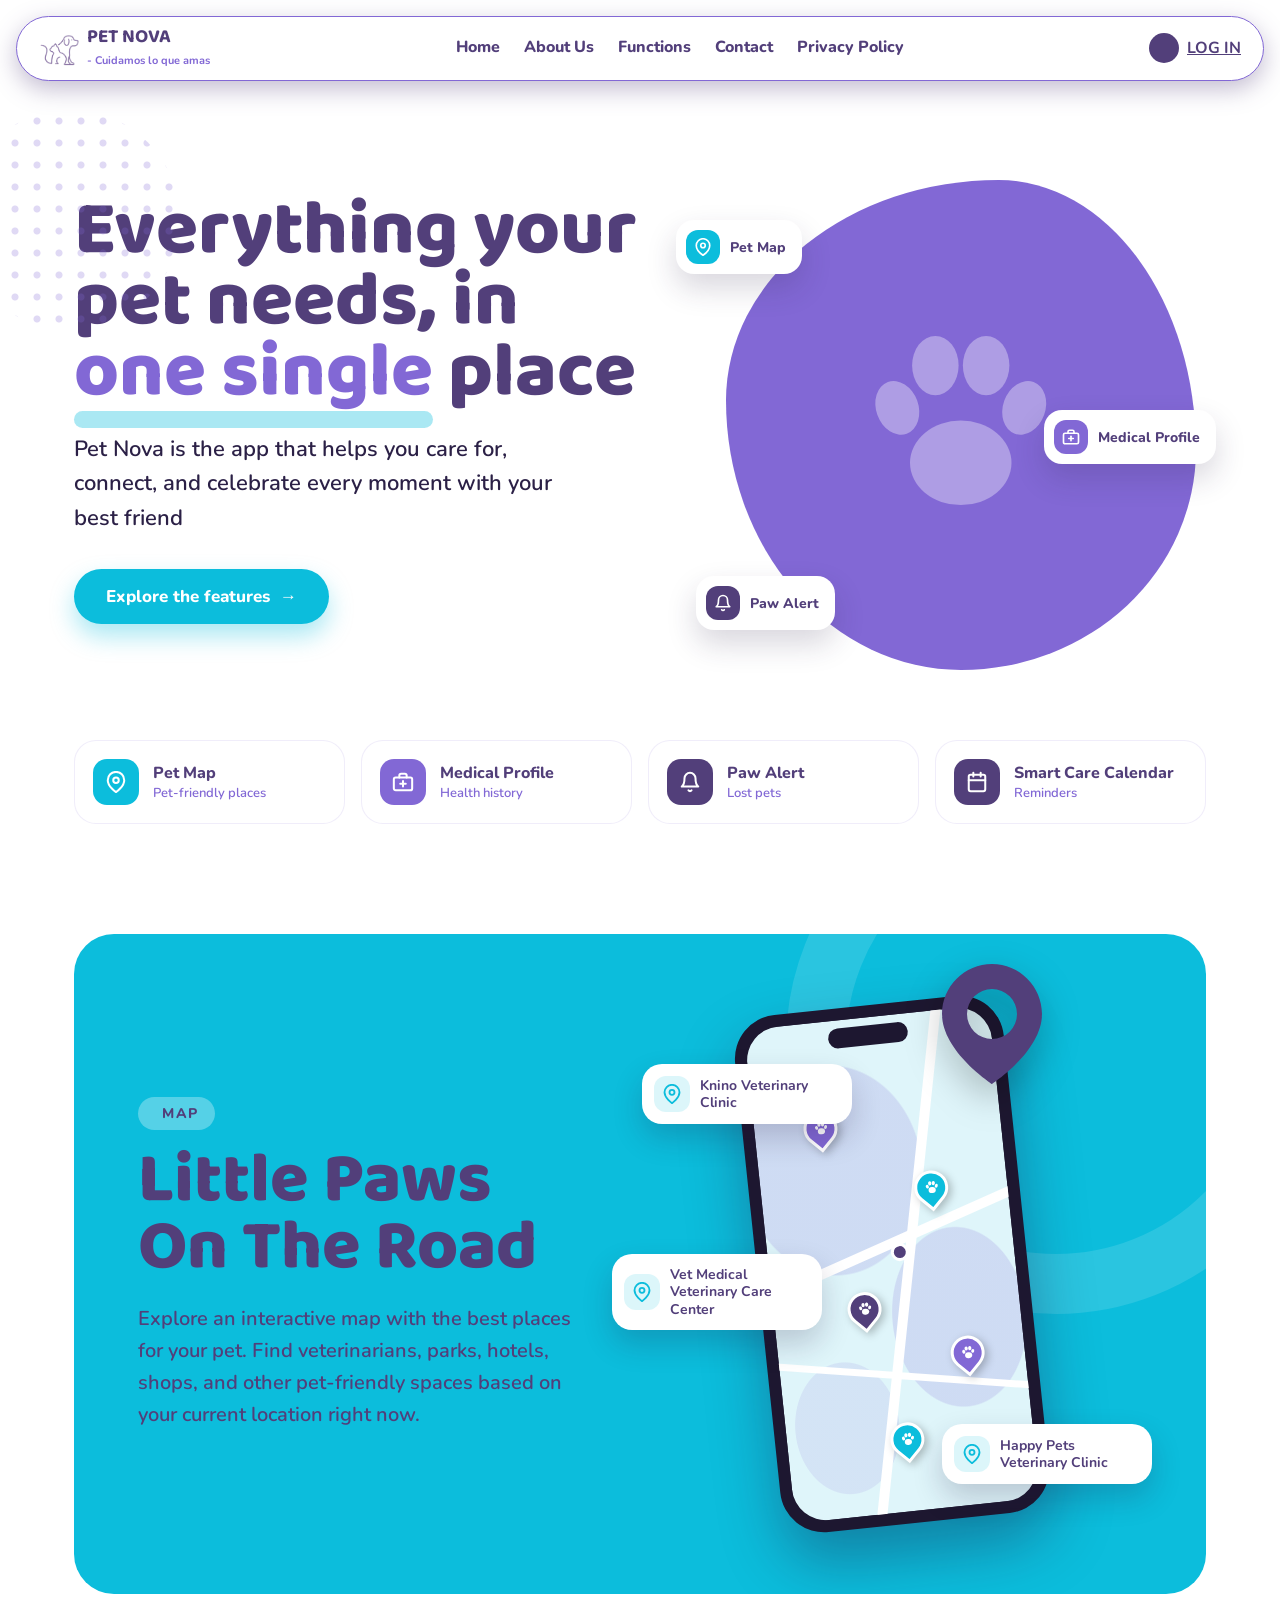
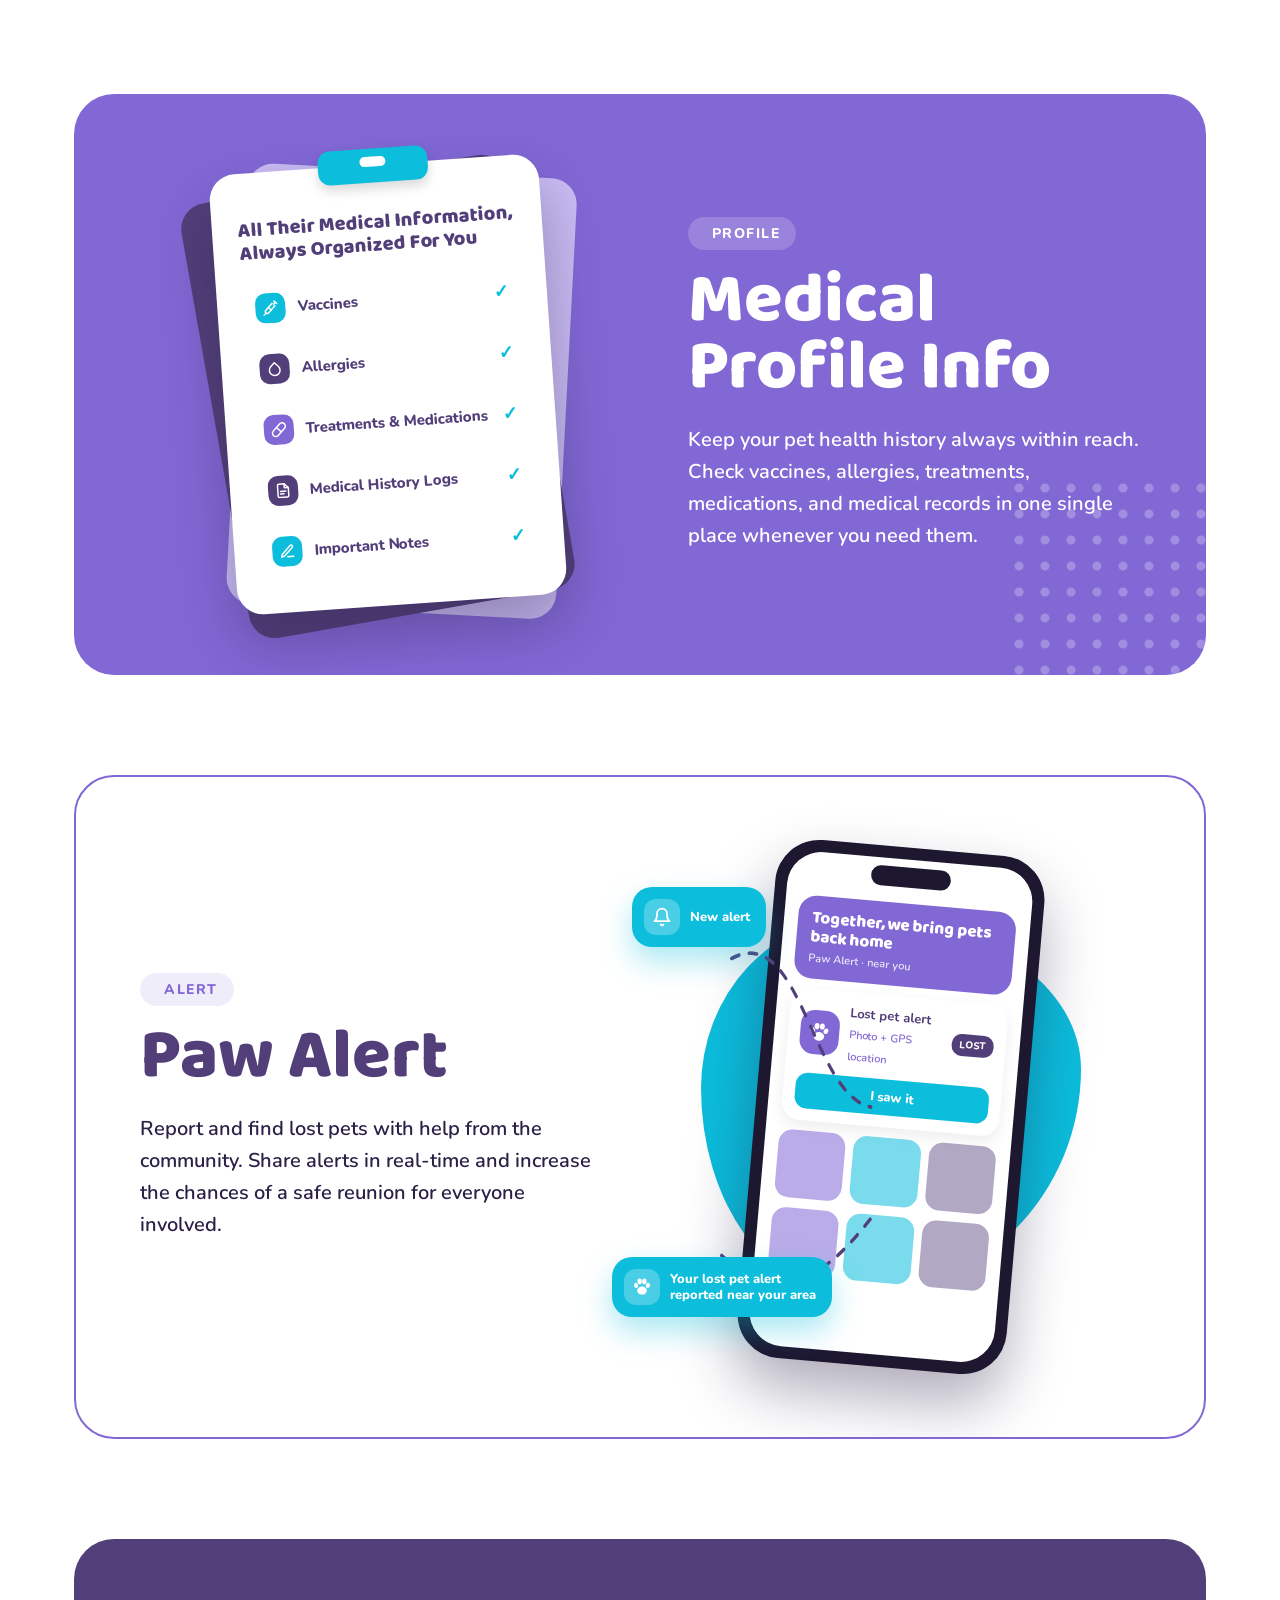
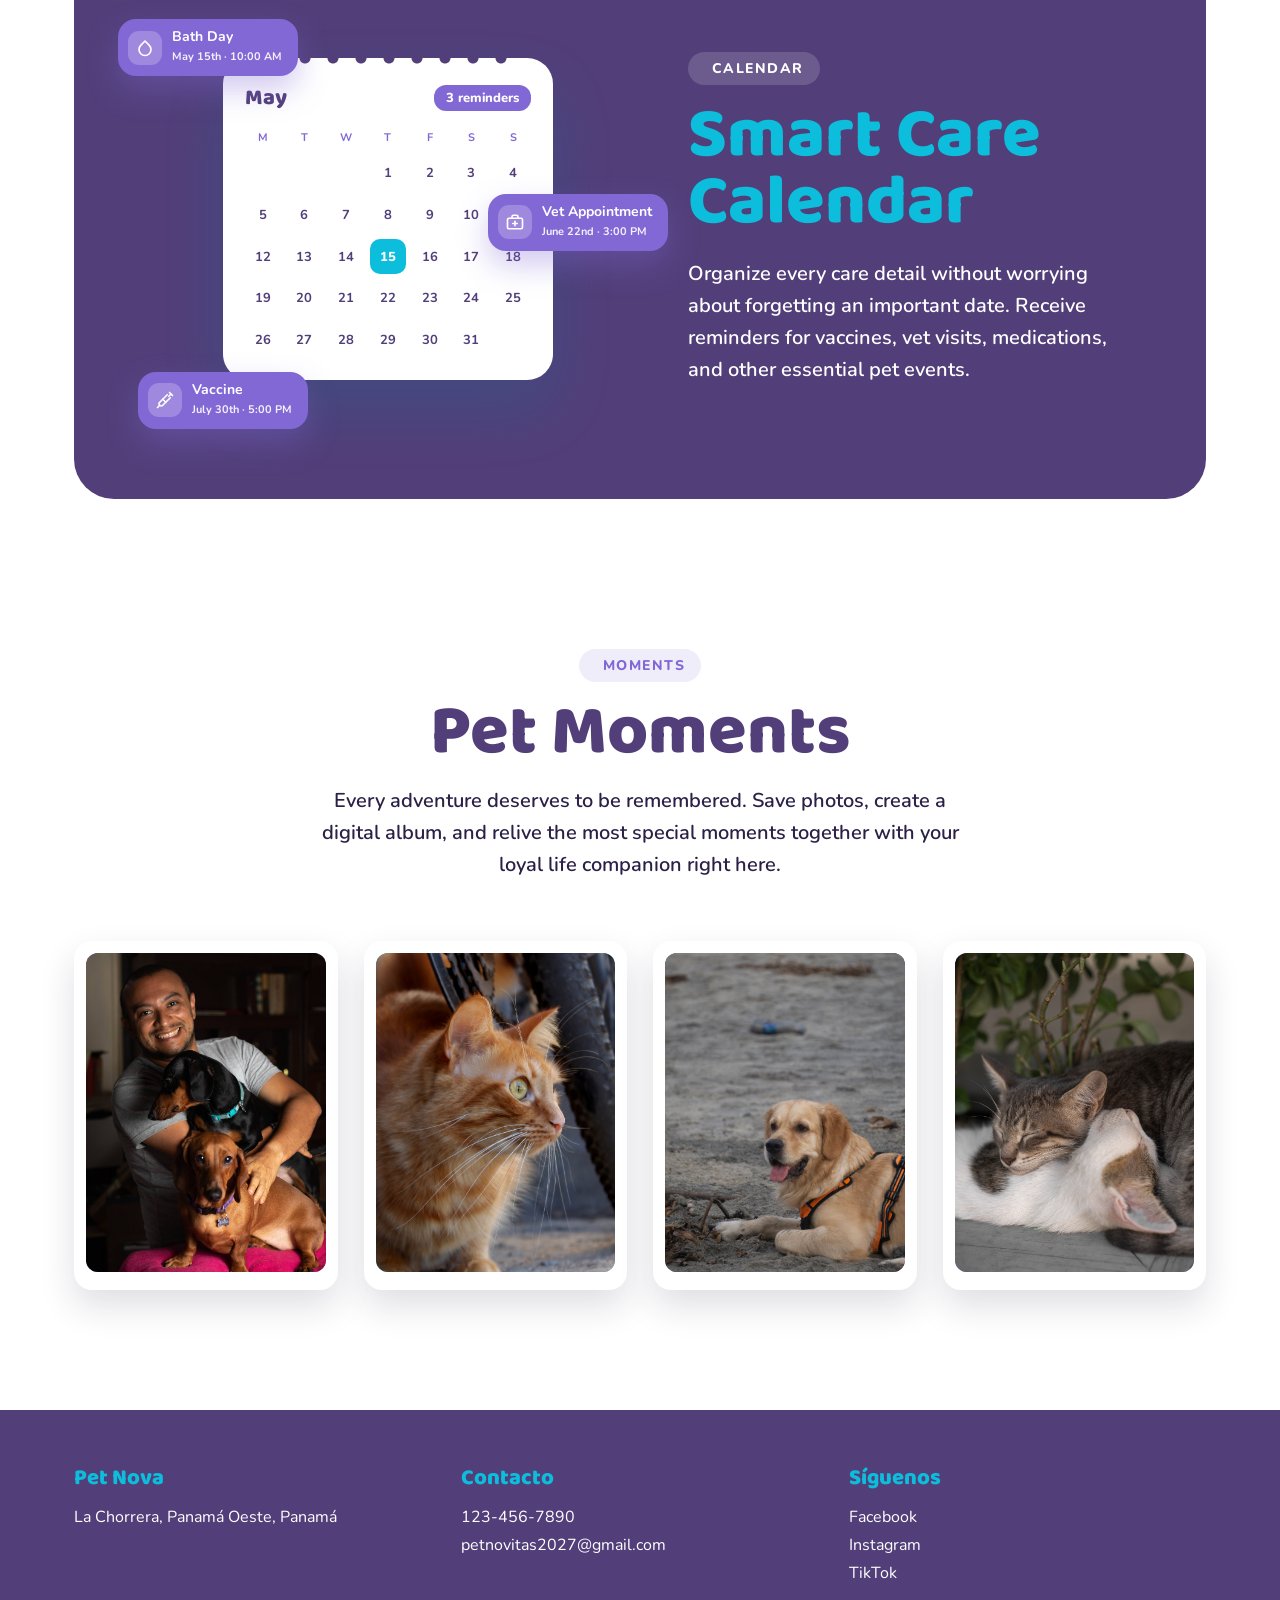
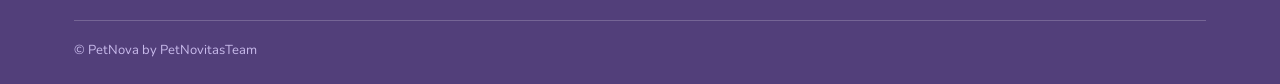
==== commit e4b85b39: "nuevo 18" ====
--- a/home-nuevo.html
+++ b/home-nuevo.html
@@ -1613,7 +1613,7 @@
             <div class="contenedor">
                 <div class="funcion-caja caja-mapa">
                     <div class="funcion-texto">
-                        <span class="etiqueta-seccion reveal"><span>01</span> Pet Map</span>
+                        <span class="etiqueta-seccion reveal"><span></span>Map</span>
                         <h2 class="titulo-seccion reveal">Little Paws On The Road</h2>
                         <p class="texto-seccion reveal retraso-1">Explore an interactive map with the best places for
                             your pet. Find veterinarians, parks, hotels, shops, and other pet-friendly spaces based on
@@ -1672,7 +1672,7 @@
             <div class="contenedor">
                 <div class="funcion-caja caja-medica invertida">
                     <div class="funcion-texto">
-                        <span class="etiqueta-seccion reveal"><span>02</span> Medical Profile</span>
+                        <span class="etiqueta-seccion reveal"><span></span>Profile</span>
                         <h2 class="titulo-seccion reveal">Medical Profile Info</h2>
                         <p class="texto-seccion reveal retraso-1">Keep your pet health history always within reach.
                             Check vaccines, allergies, treatments, medications, and medical records in one single place
@@ -1716,7 +1716,7 @@
             <div class="contenedor">
                 <div class="funcion-caja caja-alerta">
                     <div class="funcion-texto">
-                        <span class="etiqueta-seccion reveal"><span>03</span> Paw Alert</span>
+                        <span class="etiqueta-seccion reveal"><span></span> Alert</span>
                         <h2 class="titulo-seccion reveal">Paw Alert</h2>
                         <p class="texto-seccion reveal retraso-1">Report and find lost pets with help from the
                             community. Share alerts in real-time and increase the chances of a safe reunion for everyone
@@ -1773,7 +1773,7 @@
             <div class="contenedor">
                 <div class="funcion-caja caja-calendario invertida">
                     <div class="funcion-texto">
-                        <span class="etiqueta-seccion reveal"><span>04</span> Calendar</span>
+                        <span class="etiqueta-seccion reveal"><span></span> Calendar</span>
                         <h2 class="titulo-seccion reveal">Smart Care Calendar</h2>
                         <p class="texto-seccion reveal retraso-1">Organize every care detail without worrying about
                             forgetting an important date. Receive reminders for vaccines, vet visits, medications, and
@@ -1821,7 +1821,7 @@
         <!-- ===================================================== -->
         <section class="momentos" id="momentos">
             <div class="contenedor">
-                <span class="etiqueta-seccion reveal"><span>05</span> Album</span>
+                <span class="etiqueta-seccion reveal"><span></span>moments</span>
                 <h2 class="titulo-seccion reveal">Pet Moments</h2>
                 <p class="texto-seccion reveal retraso-1">Every adventure deserves to be remembered. Save photos, create
                     a digital album, and relive the most special moments together with your loyal life companion right
@@ -1833,7 +1833,7 @@
                             <svg viewBox="0 0 24 24">
                                 <use href="#i-camara" />
                             </svg>
-                            <img src="momento1.jpg" alt="Hamster in a red wheel" onerror="this.remove()">
+                            <img src="perrosdueño.jpg" alt="Hamster in a red wheel" onerror="this.remove()">
                         </div>
                     </div>
                     <div class="polaroid reveal retraso-1" style="--giro: 3deg;">
@@ -1841,7 +1841,7 @@
                             <svg viewBox="0 0 24 24">
                                 <use href="#i-camara" />
                             </svg>
-                            <img src="momento2.jpg" alt="Dog standing on its back legs" onerror="this.remove()">
+                            <img src="gatonaranja.jpg" alt="Dog standing on its back legs" onerror="this.remove()">
                         </div>
                     </div>
                     <div class="polaroid reveal retraso-2" style="--giro: -2deg;">
@@ -1849,7 +1849,7 @@
                             <svg viewBox="0 0 24 24">
                                 <use href="#i-camara" />
                             </svg>
-                            <img src="momento3.jpg" alt="Grey cat with a red bow tie" onerror="this.remove()">
+                            <img src="perroplaya.jpg" alt="Grey cat with a red bow tie" onerror="this.remove()">
                         </div>
                     </div>
                     <div class="polaroid reveal retraso-3" style="--giro: 4deg;">
@@ -1857,7 +1857,7 @@
                             <svg viewBox="0 0 24 24">
                                 <use href="#i-camara" />
                             </svg>
-                            <img src="momento4.jpg" alt="Two dogs sitting together" onerror="this.remove()">
+                            <img src="gatos.jpg" alt="Two dogs sitting together" onerror="this.remove()">
                         </div>
                     </div>
                 </div>
